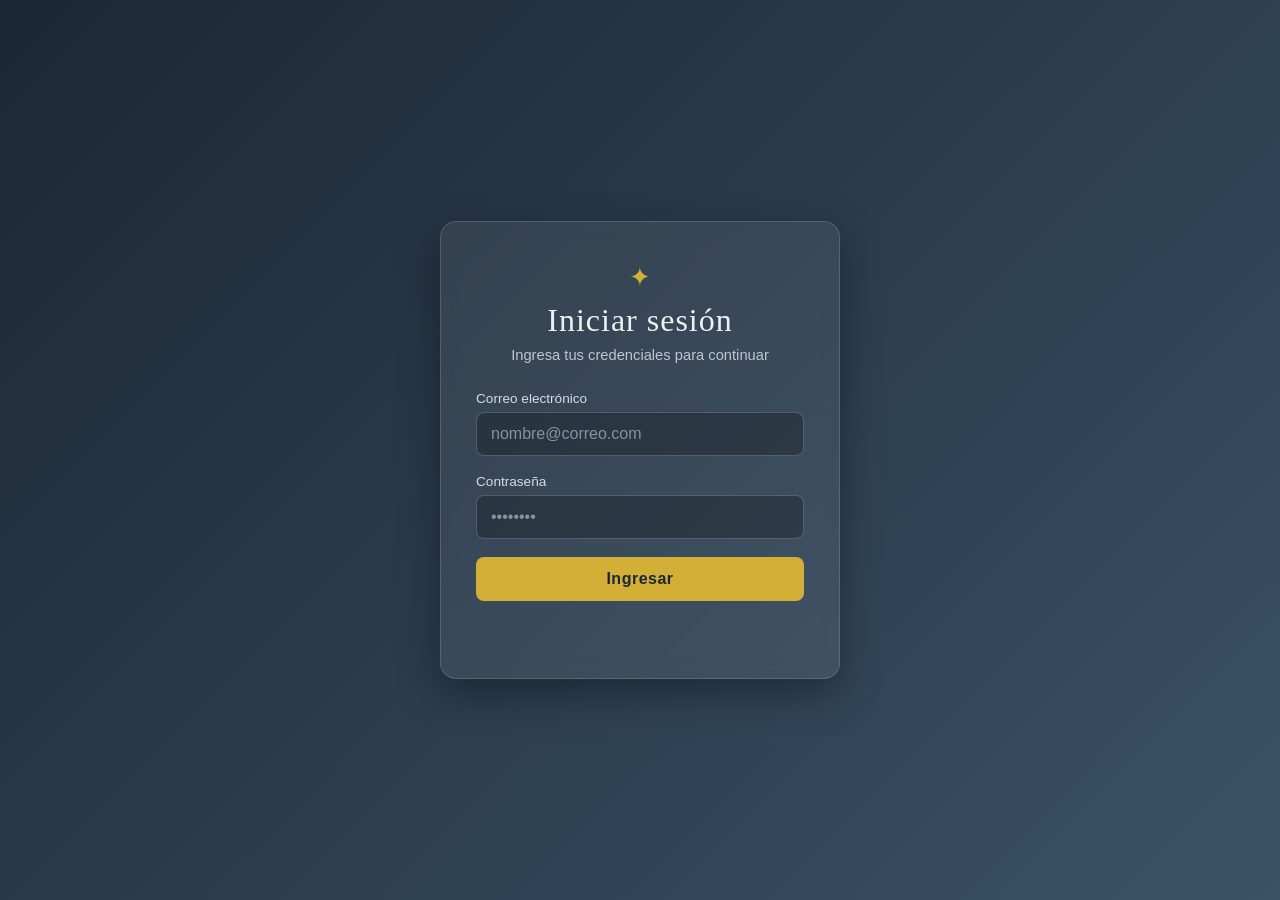
==== index.html @ 24064fa5 "Rename +index.html to index.html" ====
<!DOCTYPE html>
<html lang="es">
<head>
<meta charset="UTF-8">
<meta name="viewport" content="width=device-width, initial-scale=1.0">
<title>Iniciar sesión</title>
<link rel="stylesheet" href="estilo.css">
</head>
<body class="pagina-login">

    <main class="tarjeta" id="tarjeta">
        <div class="sello">✦</div>
        <h1>Iniciar sesión</h1>
        <p class="subtitulo">Ingresa tus credenciales para continuar</p>

        <form id="form-login" novalidate>
            <label for="correo">Correo electrónico</label>
            <input type="email" id="correo" autocomplete="username" placeholder="nombre@correo.com" required>

            <label for="clave">Contraseña</label>
            <input type="password" id="clave" autocomplete="current-password" placeholder="••••••••" required>

            <button type="submit" id="btn-ingresar">Ingresar</button>
            <p id="mensaje" role="alert" aria-live="polite"></p>
        </form>
    </main>

    <script src="login.js"></script>
</body>
</html>
---- estilo.css ----
* {
    margin: 0;
    padding: 0;
    box-sizing: border-box;
}

body {
    font-family: 'Segoe UI', Arial, sans-serif;
    color: #ecf0f1;
    min-height: 100vh;
    display: flex;
    align-items: center;
    justify-content: center;
    padding: 20px;
    background: linear-gradient(135deg, #1b2735 0%, #2c3e50 55%, #3b5266 100%);
}

.sello {
    font-size: 1.6rem;
    color: #d4af37;
    margin-bottom: 10px;
}

/* ---------- Login ---------- */
.tarjeta {
    width: 100%;
    max-width: 400px;
    padding: 40px 35px;
    text-align: center;
    background: rgba(255, 255, 255, 0.07);
    border: 1px solid rgba(255, 255, 255, 0.15);
    border-radius: 16px;
    box-shadow: 0 15px 40px rgba(0, 0, 0, 0.35);
    backdrop-filter: blur(8px);
}

.tarjeta h1 {
    font-family: Georgia, 'Times New Roman', serif;
    font-weight: normal;
    font-size: 2rem;
    letter-spacing: 1px;
}

.subtitulo {
    margin: 8px 0 28px;
    font-size: 0.92rem;
    color: #bdc7d0;
}

form {
    text-align: left;
}

label {
    display: block;
    margin-bottom: 6px;
    font-size: 0.85rem;
    color: #d5dde3;
}

input {
    width: 100%;
    padding: 12px 14px;
    margin-bottom: 18px;
    font-size: 1rem;
    color: #ffffff;
    background: rgba(0, 0, 0, 0.25);
    border: 1px solid rgba(255, 255, 255, 0.2);
    border-radius: 8px;
    outline: none;
    transition: border-color 0.3s ease, box-shadow 0.3s ease;
}

input::placeholder {
    color: #8394a3;
}

input:focus {
    border-color: #d4af37;
    box-shadow: 0 0 0 3px rgba(212, 175, 55, 0.2);
}

button {
    width: 100%;
    padding: 13px;
    font-size: 1rem;
    font-weight: 600;
    letter-spacing: 0.5px;
    color: #1b2735;
    background: #d4af37;
    border: none;
    border-radius: 8px;
    cursor: pointer;
    transition: background-color 0.3s ease, transform 0.2s ease;
}

button:hover {
    background: #e2c158;
    transform: translateY(-1px);
}

button:disabled {
    opacity: 0.7;
    cursor: wait;
    transform: none;
}

#mensaje {
    min-height: 1.4em;
    margin-top: 16px;
    font-size: 0.9rem;
    text-align: center;
}

#mensaje.error {
    color: #ff8f8f;
}

.sacudir {
    animation: sacudir 0.4s ease;
}

@keyframes sacudir {
    0%, 100% { transform: translateX(0); }
    20%, 60% { transform: translateX(-8px); }
    40%, 80% { transform: translateX(8px); }
}

/* ---------- Bienvenida ---------- */
.bienvenida {
    text-align: center;
    max-width: 560px;
    animation: aparecer 1s ease both;
}

.bienvenida .saludo {
    font-size: 1rem;
    letter-spacing: 4px;
    text-transform: uppercase;
    color: #d4af37;
}

.bienvenida h1 {
    margin: 14px 0 20px;
    font-family: Georgia, 'Times New Roman', serif;
    font-weight: normal;
    font-size: 2.4rem;
    word-break: break-word;
}

.linea {
    width: 80px;
    height: 2px;
    margin: 0 auto 22px;
    background: #d4af37;
}

.bienvenida .texto {
    font-size: 1.05rem;
    color: #d5dde3;
}

.bienvenida .fecha {
    margin: 12px 0 32px;
    font-size: 0.9rem;
    text-transform: capitalize;
    color: #9fb0bd;
}

.bienvenida button {
    width: auto;
    padding: 12px 34px;
    color: #d4af37;
    background: transparent;
    border: 1px solid #d4af37;
}

.bienvenida button:hover {
    color: #1b2735;
    background: #d4af37;
}

@keyframes aparecer {
    from { opacity: 0; transform: translateY(20px); }
    to   { opacity: 1; transform: translateY(0); }
}
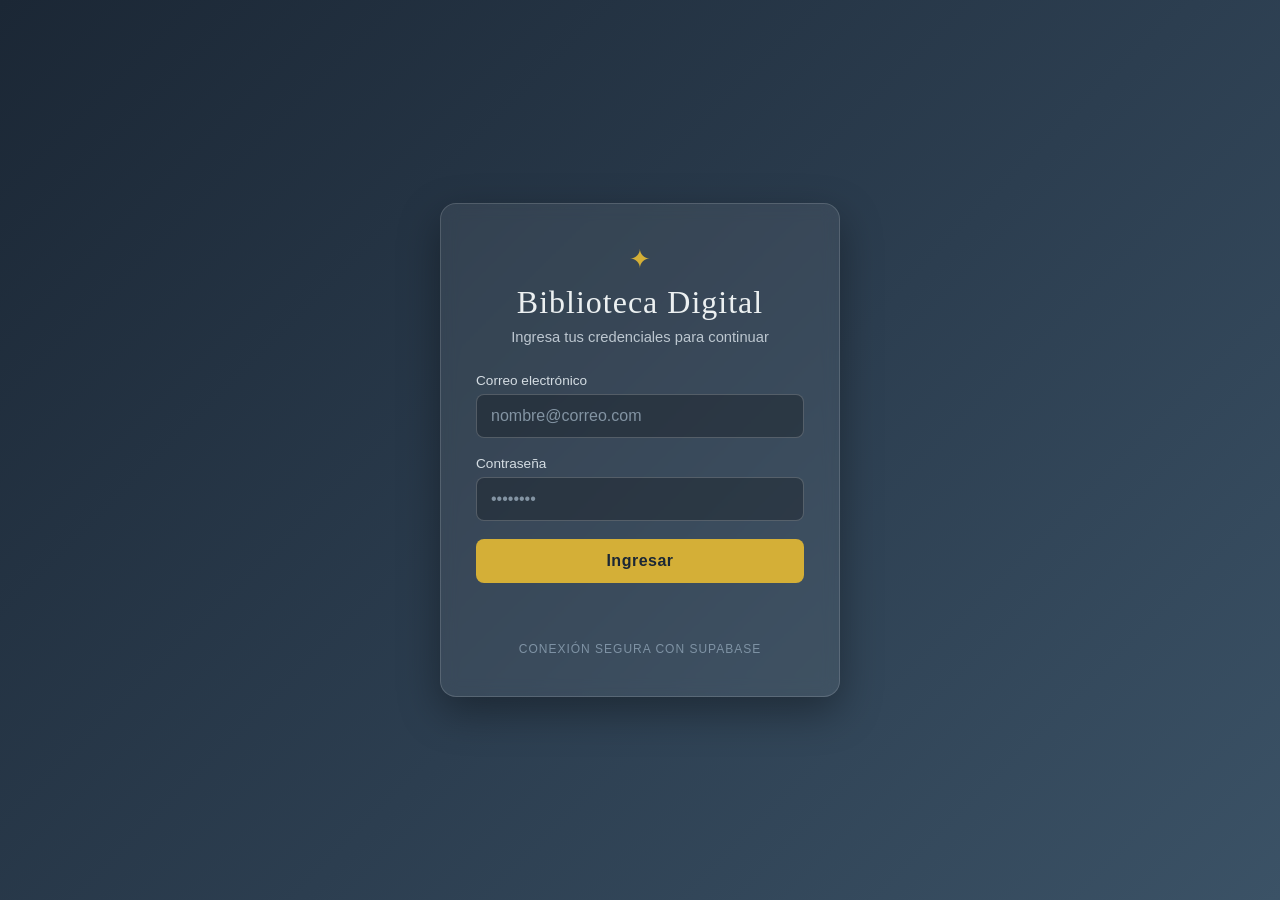
==== commit 20f8e747: "Rename login.html to index.html" ====
--- a/index.html
+++ b/index.html
@@ -3,14 +3,14 @@
 <head>
 <meta charset="UTF-8">
 <meta name="viewport" content="width=device-width, initial-scale=1.0">
-<title>Iniciar sesión</title>
+<title>Iniciar sesión — Biblioteca Digital</title>
 <link rel="stylesheet" href="estilo.css">
 </head>
 <body class="pagina-login">
 
     <main class="tarjeta" id="tarjeta">
         <div class="sello">✦</div>
-        <h1>Iniciar sesión</h1>
+        <h1>Biblioteca Digital</h1>
         <p class="subtitulo">Ingresa tus credenciales para continuar</p>
 
         <form id="form-login" novalidate>
@@ -23,8 +23,11 @@
             <button type="submit" id="btn-ingresar">Ingresar</button>
             <p id="mensaje" role="alert" aria-live="polite"></p>
         </form>
+
+        <p class="pie-conexion">Conexión segura con Supabase</p>
     </main>
 
+    <script src="supabase.js"></script>
     <script src="login.js"></script>
 </body>
 </html>
--- a/estilo.css
+++ b/estilo.css
@@ -116,6 +116,14 @@
     color: #ff8f8f;
 }
 
+.pie-conexion {
+    margin-top: 22px;
+    font-size: 0.75rem;
+    letter-spacing: 1px;
+    text-transform: uppercase;
+    color: #7f93a5;
+}
+
 .sacudir {
     animation: sacudir 0.4s ease;
 }
@@ -161,15 +169,28 @@
 }
 
 .bienvenida .fecha {
-    margin: 12px 0 32px;
+    margin: 12px 0 6px;
     font-size: 0.9rem;
     text-transform: capitalize;
     color: #9fb0bd;
 }
 
+.bienvenida .origen {
+    margin-bottom: 28px;
+    font-size: 0.78rem;
+    color: #7f93a5;
+}
+
+.acciones {
+    display: flex;
+    gap: 14px;
+    justify-content: center;
+    flex-wrap: wrap;
+}
+
 .bienvenida button {
     width: auto;
-    padding: 12px 34px;
+    padding: 12px 30px;
     color: #d4af37;
     background: transparent;
     border: 1px solid #d4af37;
@@ -184,3 +205,216 @@
     from { opacity: 0; transform: translateY(20px); }
     to   { opacity: 1; transform: translateY(0); }
 }
+
+/* ---------- Biblioteca digital ---------- */
+body.pagina-biblioteca {
+    align-items: flex-start;
+    padding: 28px 20px 60px;
+}
+
+.contenedor {
+    width: 100%;
+    max-width: 1100px;
+    margin: 0 auto;
+}
+
+.cabecera {
+    display: flex;
+    align-items: center;
+    justify-content: space-between;
+    gap: 16px;
+    flex-wrap: wrap;
+    padding-bottom: 20px;
+    border-bottom: 1px solid rgba(255, 255, 255, 0.12);
+    margin-bottom: 26px;
+}
+
+.cabecera h1 {
+    font-family: Georgia, 'Times New Roman', serif;
+    font-weight: normal;
+    font-size: 2rem;
+}
+
+.cabecera .usuario {
+    font-size: 0.85rem;
+    color: #9fb0bd;
+}
+
+.btn-salir {
+    width: auto;
+    padding: 9px 18px;
+    font-size: 0.85rem;
+    color: #d4af37;
+    background: transparent;
+    border: 1px solid #d4af37;
+}
+
+.btn-salir:hover {
+    color: #1b2735;
+    background: #d4af37;
+}
+
+.barra {
+    display: flex;
+    gap: 12px;
+    flex-wrap: wrap;
+    margin-bottom: 24px;
+}
+
+.barra input {
+    flex: 1 1 260px;
+    margin-bottom: 0;
+}
+
+.barra select {
+    flex: 0 1 220px;
+    padding: 12px 14px;
+    font-size: 0.95rem;
+    color: #ffffff;
+    background: rgba(0, 0, 0, 0.25);
+    border: 1px solid rgba(255, 255, 255, 0.2);
+    border-radius: 8px;
+    outline: none;
+}
+
+.estado {
+    min-height: 1.4em;
+    margin-bottom: 18px;
+    font-size: 0.9rem;
+    color: #9fb0bd;
+}
+
+.estado.error {
+    color: #ff8f8f;
+}
+
+.rejilla {
+    display: grid;
+    grid-template-columns: repeat(auto-fill, minmax(230px, 1fr));
+    gap: 18px;
+}
+
+.libro {
+    display: flex;
+    flex-direction: column;
+    padding: 22px;
+    text-align: left;
+    background: rgba(255, 255, 255, 0.07);
+    border: 1px solid rgba(255, 255, 255, 0.15);
+    border-radius: 14px;
+    box-shadow: 0 10px 25px rgba(0, 0, 0, 0.25);
+    transition: transform 0.2s ease, border-color 0.2s ease;
+}
+
+.libro:hover {
+    transform: translateY(-4px);
+    border-color: #d4af37;
+}
+
+.libro .categoria {
+    align-self: flex-start;
+    padding: 4px 10px;
+    margin-bottom: 14px;
+    font-size: 0.7rem;
+    letter-spacing: 1px;
+    text-transform: uppercase;
+    color: #d4af37;
+    border: 1px solid rgba(212, 175, 55, 0.5);
+    border-radius: 20px;
+}
+
+.libro h2 {
+    margin-bottom: 8px;
+    font-family: Georgia, 'Times New Roman', serif;
+    font-size: 1.25rem;
+    font-weight: normal;
+}
+
+.libro .autor {
+    margin-bottom: 14px;
+    font-size: 0.88rem;
+    color: #9fb0bd;
+}
+
+.libro .descripcion {
+    flex: 1;
+    font-size: 0.85rem;
+    line-height: 1.5;
+    color: #c3ced7;
+    display: -webkit-box;
+    -webkit-line-clamp: 3;
+    -webkit-box-orient: vertical;
+    overflow: hidden;
+}
+
+.libro .anio {
+    margin-top: 14px;
+    font-size: 0.75rem;
+    color: #7f93a5;
+}
+
+.vacio {
+    grid-column: 1 / -1;
+    padding: 50px 20px;
+    text-align: center;
+    color: #9fb0bd;
+    border: 1px dashed rgba(255, 255, 255, 0.2);
+    border-radius: 14px;
+}
+
+/* ---------- Modal de detalle ---------- */
+.modal {
+    position: fixed;
+    inset: 0;
+    display: none;
+    align-items: center;
+    justify-content: center;
+    padding: 20px;
+    background: rgba(0, 0, 0, 0.7);
+    z-index: 10;
+}
+
+.modal.abierto {
+    display: flex;
+}
+
+.modal .contenido {
+    width: 100%;
+    max-width: 480px;
+    padding: 32px;
+    background: #243444;
+    border: 1px solid rgba(212, 175, 55, 0.5);
+    border-radius: 16px;
+    box-shadow: 0 20px 50px rgba(0, 0, 0, 0.5);
+}
+
+.modal h2 {
+    margin: 12px 0 6px;
+    font-family: Georgia, 'Times New Roman', serif;
+    font-weight: normal;
+}
+
+.modal .autor {
+    margin-bottom: 18px;
+    color: #9fb0bd;
+}
+
+.modal p {
+    line-height: 1.6;
+    color: #d5dde3;
+}
+
+.modal .cerrar {
+    width: auto;
+    margin-top: 22px;
+    padding: 10px 24px;
+    color: #d4af37;
+    background: transparent;
+    border: 1px solid #d4af37;
+}
+
+@media (max-width: 600px) {
+    .cabecera h1 { font-size: 1.6rem; }
+    .barra { flex-direction: column; }
+    .barra select { flex: 1 1 auto; }
+}
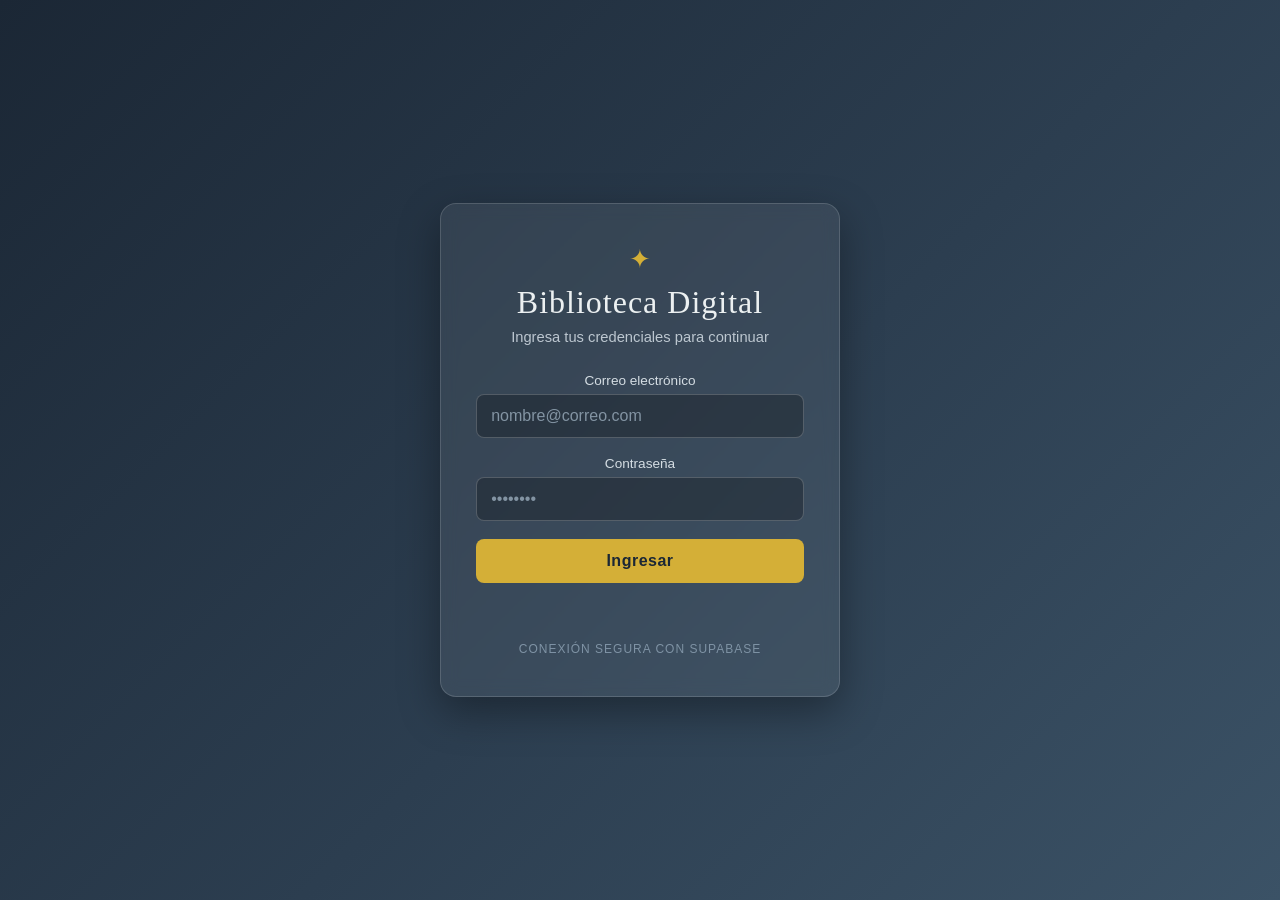
==== commit 43e43812: "Add files via upload" ====
--- a/index.html
+++ b/index.html
@@ -3,31 +3,311 @@
 <head>
 <meta charset="UTF-8">
 <meta name="viewport" content="width=device-width, initial-scale=1.0">
-<title>Iniciar sesión — Biblioteca Digital</title>
-<link rel="stylesheet" href="estilo.css">
+<title>Biblioteca Digital — AUNAR</title>
+<style>
+*{margin:0;padding:0;box-sizing:border-box}
+body{font-family:'Segoe UI',Arial,sans-serif;color:#ecf0f1;min-height:100vh;display:flex;align-items:center;justify-content:center;padding:20px;background:linear-gradient(135deg,#1b2735 0%,#2c3e50 55%,#3b5266 100%)}
+.oculto{display:none!important}
+.sello{font-size:1.6rem;color:#d4af37;margin-bottom:10px}
+.tarjeta{width:100%;max-width:400px;padding:40px 35px;text-align:center;background:rgba(255,255,255,.07);border:1px solid rgba(255,255,255,.15);border-radius:16px;box-shadow:0 15px 40px rgba(0,0,0,.35);backdrop-filter:blur(8px)}
+.tarjeta h1,.cabecera h1{font-family:Georgia,'Times New Roman',serif;font-weight:normal;font-size:2rem;letter-spacing:1px}
+.subtitulo{margin:8px 0 28px;font-size:.92rem;color:#bdc7d0}
+label{display:block;margin-bottom:6px;font-size:.85rem;color:#d5dde3}
+input{width:100%;padding:12px 14px;margin-bottom:18px;font-size:1rem;color:#fff;background:rgba(0,0,0,.25);border:1px solid rgba(255,255,255,.2);border-radius:8px;outline:none;transition:border-color .3s,box-shadow .3s}
+input::placeholder{color:#8394a3}
+input:focus{border-color:#d4af37;box-shadow:0 0 0 3px rgba(212,175,55,.2)}
+button{width:100%;padding:13px;font-size:1rem;font-weight:600;letter-spacing:.5px;color:#1b2735;background:#d4af37;border:none;border-radius:8px;cursor:pointer;transition:background-color .3s,transform .2s}
+button:hover{background:#e2c158;transform:translateY(-1px)}
+button:disabled{opacity:.7;cursor:wait;transform:none}
+#mensaje,#estado{min-height:1.4em;margin-top:16px;font-size:.9rem;text-align:center}
+.error{color:#ff8f8f!important}
+.pie-conexion{margin-top:22px;font-size:.75rem;letter-spacing:1px;text-transform:uppercase;color:#7f93a5}
+.sacudir{animation:sacudir .4s ease}
+@keyframes sacudir{0%,100%{transform:translateX(0)}20%,60%{transform:translateX(-8px)}40%,80%{transform:translateX(8px)}}
+.bienvenida{text-align:center;max-width:560px;animation:aparecer 1s ease both}
+.bienvenida .saludo{font-size:1rem;letter-spacing:4px;text-transform:uppercase;color:#d4af37}
+.bienvenida h1{margin:14px 0 20px;font-size:2.4rem;word-break:break-word}
+.linea{width:80px;height:2px;margin:0 auto 22px;background:#d4af37}
+.bienvenida .texto{font-size:1.05rem;color:#d5dde3}
+.bienvenida .fecha{margin:12px 0 6px;font-size:.9rem;text-transform:capitalize;color:#9fb0bd}
+.bienvenida .origen{margin-bottom:28px;font-size:.78rem;color:#7f93a5}
+.acciones{display:flex;gap:14px;justify-content:center;flex-wrap:wrap}
+.bienvenida button,.btn-salir{width:auto;padding:12px 30px;color:#d4af37;background:transparent;border:1px solid #d4af37}
+.bienvenida button:hover,.btn-salir:hover{color:#1b2735;background:#d4af37}
+@keyframes aparecer{from{opacity:0;transform:translateY(20px)}to{opacity:1;transform:translateY(0)}}
+#vista-biblioteca{align-items:flex-start;width:100%;max-width:1100px;margin:0 auto}
+.contenedor{width:100%}
+.cabecera{display:flex;align-items:center;justify-content:space-between;gap:16px;flex-wrap:wrap;padding-bottom:20px;border-bottom:1px solid rgba(255,255,255,.12);margin-bottom:26px}
+.cabecera .usuario{font-size:.85rem;color:#9fb0bd}
+.barra{display:flex;gap:12px;flex-wrap:wrap;margin-bottom:10px}
+.barra input{flex:1 1 260px;margin-bottom:0}
+.barra select{flex:0 1 220px;padding:12px 14px;font-size:.95rem;color:#fff;background:rgba(0,0,0,.25);border:1px solid rgba(255,255,255,.2);border-radius:8px;outline:none}
+.rejilla{display:grid;grid-template-columns:repeat(auto-fill,minmax(230px,1fr));gap:18px;margin-top:10px}
+.libro{display:flex;flex-direction:column;padding:22px;text-align:left;background:rgba(255,255,255,.07);border:1px solid rgba(255,255,255,.15);border-radius:14px;box-shadow:0 10px 25px rgba(0,0,0,.25);transition:transform .2s,border-color .2s;cursor:pointer}
+.libro:hover{transform:translateY(-4px);border-color:#d4af37}
+.libro .categoria{align-self:flex-start;padding:4px 10px;margin-bottom:14px;font-size:.7rem;letter-spacing:1px;text-transform:uppercase;color:#d4af37;border:1px solid rgba(212,175,55,.5);border-radius:20px}
+.libro h2{margin-bottom:8px;font-family:Georgia,serif;font-size:1.25rem;font-weight:normal}
+.libro .autor{margin-bottom:14px;font-size:.88rem;color:#9fb0bd}
+.libro .descripcion{flex:1;font-size:.85rem;line-height:1.5;color:#c3ced7;display:-webkit-box;-webkit-line-clamp:3;-webkit-box-orient:vertical;overflow:hidden}
+.libro .anio{margin-top:14px;font-size:.75rem;color:#7f93a5}
+.vacio{grid-column:1/-1;padding:50px 20px;text-align:center;color:#9fb0bd;border:1px dashed rgba(255,255,255,.2);border-radius:14px}
+.modal{position:fixed;inset:0;display:none;align-items:center;justify-content:center;padding:20px;background:rgba(0,0,0,.7);z-index:10}
+.modal.abierto{display:flex}
+.modal .contenido{width:100%;max-width:480px;padding:32px;background:#243444;border:1px solid rgba(212,175,55,.5);border-radius:16px;box-shadow:0 20px 50px rgba(0,0,0,.5)}
+.modal h2{margin:12px 0 6px;font-family:Georgia,serif;font-weight:normal}
+.modal .autor{margin-bottom:18px;color:#9fb0bd}
+.modal p{line-height:1.6;color:#d5dde3}
+.modal .cerrar{width:auto;margin-top:22px;padding:10px 24px;color:#d4af37;background:transparent;border:1px solid #d4af37}
+@media(max-width:600px){.cabecera h1{font-size:1.6rem}.barra{flex-direction:column}.barra select{flex:1 1 auto}}
+</style>
 </head>
-<body class="pagina-login">
-
+<body>
+
+<section id="vista-login">
     <main class="tarjeta" id="tarjeta">
         <div class="sello">✦</div>
         <h1>Biblioteca Digital</h1>
         <p class="subtitulo">Ingresa tus credenciales para continuar</p>
-
         <form id="form-login" novalidate>
             <label for="correo">Correo electrónico</label>
             <input type="email" id="correo" autocomplete="username" placeholder="nombre@correo.com" required>
-
             <label for="clave">Contraseña</label>
             <input type="password" id="clave" autocomplete="current-password" placeholder="••••••••" required>
-
             <button type="submit" id="btn-ingresar">Ingresar</button>
             <p id="mensaje" role="alert" aria-live="polite"></p>
         </form>
-
         <p class="pie-conexion">Conexión segura con Supabase</p>
     </main>
-
-    <script src="supabase.js"></script>
-    <script src="login.js"></script>
+</section>
+
+<section id="vista-bienvenida" class="oculto">
+    <main class="bienvenida">
+        <div class="sello">✦</div>
+        <p class="saludo" id="saludo">Bienvenido</p>
+        <h1 id="usuario">&nbsp;</h1>
+        <div class="linea"></div>
+        <p class="texto">Has ingresado correctamente. Nos alegra tenerte de vuelta.</p>
+        <p class="fecha" id="fecha"></p>
+        <p class="origen" id="origen"></p>
+        <div class="acciones">
+            <button type="button" id="btn-biblioteca">Abrir biblioteca</button>
+            <button type="button" id="btn-salir">Cerrar sesión</button>
+        </div>
+    </main>
+</section>
+
+<section id="vista-biblioteca" class="oculto">
+    <div class="contenedor">
+        <header class="cabecera">
+            <div>
+                <div class="sello">✦</div>
+                <h1>Biblioteca Digital</h1>
+                <p class="usuario" id="usuario-biblio"></p>
+            </div>
+            <div class="acciones">
+                <button type="button" class="btn-salir" id="btn-inicio">Inicio</button>
+                <button type="button" class="btn-salir" id="btn-salir-biblio">Cerrar sesión</button>
+            </div>
+        </header>
+        <div class="barra">
+            <input type="search" id="buscar" placeholder="Buscar por título o autor…" autocomplete="off">
+            <select id="categoria"><option value="">Todas las categorías</option></select>
+        </div>
+        <p id="estado" role="status" aria-live="polite"></p>
+        <section class="rejilla" id="rejilla"></section>
+    </div>
+</section>
+
+<div class="modal" id="modal">
+    <div class="contenido">
+        <div class="sello">✦</div>
+        <h2 id="m-titulo"></h2>
+        <p class="autor" id="m-autor"></p>
+        <p id="m-descripcion"></p>
+        <p class="anio" id="m-anio"></p>
+        <button type="button" class="cerrar" id="m-cerrar">Cerrar</button>
+    </div>
+</div>
+
+<script>
+const SUPABASE_URL = "https://hypxybgvxvpwfqflijty.supabase.co";
+const SUPABASE_KEY = "sb_publishable_x6A2XiGzM9F2Qlk9xwBUvA_UK3HoJJz";
+const USUARIO_ARRANQUE = { email: "cehg@aunar.com", clave: "aunar123" };
+
+function headers(token){
+    const h = { "apikey": SUPABASE_KEY, "Content-Type": "application/json" };
+    if(token) h["Authorization"] = "Bearer " + token;
+    return h;
+}
+async function pedir(ruta, opciones, token){
+    opciones = opciones || {};
+    const r = await fetch(SUPABASE_URL + ruta, {
+        method: opciones.method || "GET",
+        headers: headers(token),
+        body: opciones.body
+    });
+    const texto = await r.text();
+    let datos;
+    try { datos = texto ? JSON.parse(texto) : null; } catch(e){ datos = texto; }
+    if(!r.ok){
+        const err = new Error((datos && (datos.msg || datos.message || datos.error_description)) || ("Error " + r.status));
+        err.status = r.status;
+        err.codigo = (datos && (datos.error_code || datos.code)) || null;
+        throw err;
+    }
+    return datos;
+}
+const Supa = {
+    iniciarSesion: function(correo, clave){
+        return pedir("/auth/v1/token?grant_type=password", {
+            method:"POST", body: JSON.stringify({email:correo, password:clave})
+        }).then(function(d){ return { usuario:d.user, token:d.access_token }; });
+    },
+    verificarToken: function(token){ return pedir("/auth/v1/user", {method:"GET"}, token); },
+    cerrarSesion: function(token){ if(!token) return Promise.resolve(); return pedir("/auth/v1/logout",{method:"POST"},token).catch(function(){}); },
+    listar: function(tabla, opciones, token){
+        const p = new URLSearchParams();
+        p.set("select", (opciones && opciones.columnas) || "*");
+        if(opciones && opciones.ordenar) p.set("order", opciones.ordenar);
+        return pedir("/rest/v1/" + encodeURIComponent(tabla) + "?" + p.toString(), {method:"GET"}, token);
+    },
+    sesion:{
+        guardar: function(d){ sessionStorage.setItem("biblio_sesion", JSON.stringify(d)); },
+        leer: function(){ try{ return JSON.parse(sessionStorage.getItem("biblio_sesion")||"null"); }catch(e){ return null; } },
+        borrar: function(){ sessionStorage.removeItem("biblio_sesion"); }
+    }
+};
+
+function mostrar(id){
+    ["vista-login","vista-bienvenida","vista-biblioteca"].forEach(function(v){
+        document.getElementById(v).classList.toggle("oculto", v !== id);
+    });
+    window.scrollTo(0,0);
+}
+
+const sesion = Supa.sesion.leer();
+if(sesion && sesion.email) mostrar("vista-bienvenida");
+else mostrar("vista-login");
+
+const form = document.getElementById("form-login");
+const btnIngresar = document.getElementById("btn-ingresar");
+const mensaje = document.getElementById("mensaje");
+const tarjeta = document.getElementById("tarjeta");
+
+function decir(texto, error){
+    mensaje.textContent = texto;
+    mensaje.className = error ? "error" : "";
+}
+form.addEventListener("submit", async function(e){
+    e.preventDefault();
+    const correo = document.getElementById("correo").value.trim();
+    const clave = document.getElementById("clave").value;
+    if(!correo || !clave){ decir("Escribe tu correo y tu contraseña.", true); return; }
+    btnIngresar.disabled = true;
+    btnIngresar.textContent = "Conectando con Supabase…";
+    decir("");
+    try{
+        const r = await Supa.iniciarSesion(correo, clave);
+        Supa.sesion.guardar({ email:r.usuario.email || correo, token:r.token, origen:"supabase" });
+        location.reload();
+        return;
+    }catch(err){
+        const sinUsuario = err.codigo === "invalid_credentials" || err.codigo === "email_not_confirmed";
+        if(sinUsuario && correo.toLowerCase() === USUARIO_ARRANQUE.email && clave === USUARIO_ARRANQUE.clave){
+            Supa.sesion.guardar({ email:correo, token:null, origen:"arranque" });
+            location.reload();
+            return;
+        }
+        decir(sinUsuario ? "Usuario inválido. Verifica tus datos." : ("No se pudo conectar: " + err.message), true);
+        tarjeta.classList.remove("sacudir"); void tarjeta.offsetWidth; tarjeta.classList.add("sacudir");
+    }finally{
+        btnIngresar.disabled = false;
+        btnIngresar.textContent = "Ingresar";
+    }
+});
+
+if(sesion && sesion.email){
+    const hora = new Date().getHours();
+    document.getElementById("saludo").textContent = hora < 12 ? "Buenos días" : (hora < 19 ? "Buenas tardes" : "Buenas noches");
+    document.getElementById("usuario").textContent = sesion.email;
+    document.getElementById("fecha").textContent = new Date().toLocaleDateString("es-CO",{weekday:"long",year:"numeric",month:"long",day:"numeric"});
+    document.getElementById("origen").textContent = sesion.origen === "supabase"
+        ? "Sesión autenticada con Supabase"
+        : "Sesión de arranque — ejecuta setup.sql para activar Supabase";
+    document.getElementById("btn-biblioteca").addEventListener("click", function(){ cargarBiblioteca(); mostrar("vista-biblioteca"); });
+    document.getElementById("btn-salir").addEventListener("click", cerrarSesion);
+    document.getElementById("btn-inicio").addEventListener("click", function(){ mostrar("vista-bienvenida"); });
+    document.getElementById("btn-salir-biblio").addEventListener("click", cerrarSesion);
+}
+
+async function cerrarSesion(){
+    if(sesion && sesion.token) await Supa.cerrarSesion(sesion.token);
+    Supa.sesion.borrar();
+    location.reload();
+}
+
+let libros = [];
+const estado = document.getElementById("estado");
+const rejilla = document.getElementById("rejilla");
+const buscar = document.getElementById("buscar");
+const categoria = document.getElementById("categoria");
+const modal = document.getElementById("modal");
+
+function escapar(t){
+    return String(t == null ? "" : t).replace(/&/g,"&amp;").replace(/</g,"&lt;").replace(/>/g,"&gt;").replace(/"/g,"&quot;").replace(/'/g,"&#39;");
+}
+function pintar(){
+    const q = buscar.value.trim().toLowerCase();
+    const cat = categoria.value;
+    const visibles = libros.filter(function(l){
+        return (!q || String(l.titulo||"").toLowerCase().includes(q) || String(l.autor||"").toLowerCase().includes(q))
+            && (!cat || l.categoria === cat);
+    });
+    if(!visibles.length){ rejilla.innerHTML = '<div class="vacio">No hay libros que coincidan.</div>'; return; }
+    rejilla.innerHTML = visibles.map(function(l){
+        return '<article class="libro" data-id="'+escapar(l.id)+'">'+
+            '<span class="categoria">'+escapar(l.categoria||"General")+'</span>'+
+            '<h2>'+escapar(l.titulo)+'</h2>'+
+            '<p class="autor">'+escapar(l.autor)+'</p>'+
+            '<p class="descripcion">'+escapar(l.descripcion)+'</p>'+
+            (l.anio?'<p class="anio">Año '+escapar(l.anio)+'</p>':'')+'</article>';
+    }).join("");
+    rejilla.querySelectorAll(".libro").forEach(function(t){
+        t.addEventListener("click", function(){
+            const l = libros.find(function(x){ return String(x.id) === t.dataset.id; });
+            if(!l) return;
+            document.getElementById("m-titulo").textContent = l.titulo || "Sin título";
+            document.getElementById("m-autor").textContent = l.autor || "Autor desconocido";
+            document.getElementById("m-descripcion").textContent = l.descripcion || "Sin descripción.";
+            document.getElementById("m-anio").textContent = l.anio ? "Año: " + l.anio : "";
+            modal.classList.add("abierto");
+        });
+    });
+}
+async function cargarBiblioteca(){
+    document.getElementById("usuario-biblio").textContent = "Conectado como " + sesion.email;
+    estado.textContent = "Conectando con Supabase…";
+    estado.className = "";
+    try{
+        libros = await Supa.listar("libros", { columnas:"id,titulo,autor,categoria,descripcion,anio", ordenar:"titulo.asc" }, sesion.token);
+        const cats = Array.from(new Set(libros.map(function(l){return l.categoria;}).filter(Boolean))).sort();
+        categoria.innerHTML = '<option value="">Todas las categorías</option>' + cats.map(function(c){
+            return '<option value="'+escapar(c)+'">'+escapar(c)+'</option>';
+        }).join("");
+        estado.textContent = libros.length ? libros.length + " libros · datos en vivo desde Supabase" : "La tabla 'libros' está vacía. Ejecuta setup.sql.";
+        pintar();
+    }catch(e){
+        rejilla.innerHTML = "";
+        estado.className = "error";
+        estado.textContent = (e.codigo === "PGRST205" || e.status === 404)
+            ? "La tabla 'libros' no existe. Abre el SQL Editor de Supabase y ejecuta setup.sql."
+            : ("No se pudo leer la biblioteca: " + e.message);
+    }
+}
+buscar.addEventListener("input", pintar);
+categoria.addEventListener("change", pintar);
+document.getElementById("m-cerrar").addEventListener("click", function(){ modal.classList.remove("abierto"); });
+modal.addEventListener("click", function(e){ if(e.target === modal) modal.classList.remove("abierto"); });
+</script>
 </body>
 </html>
